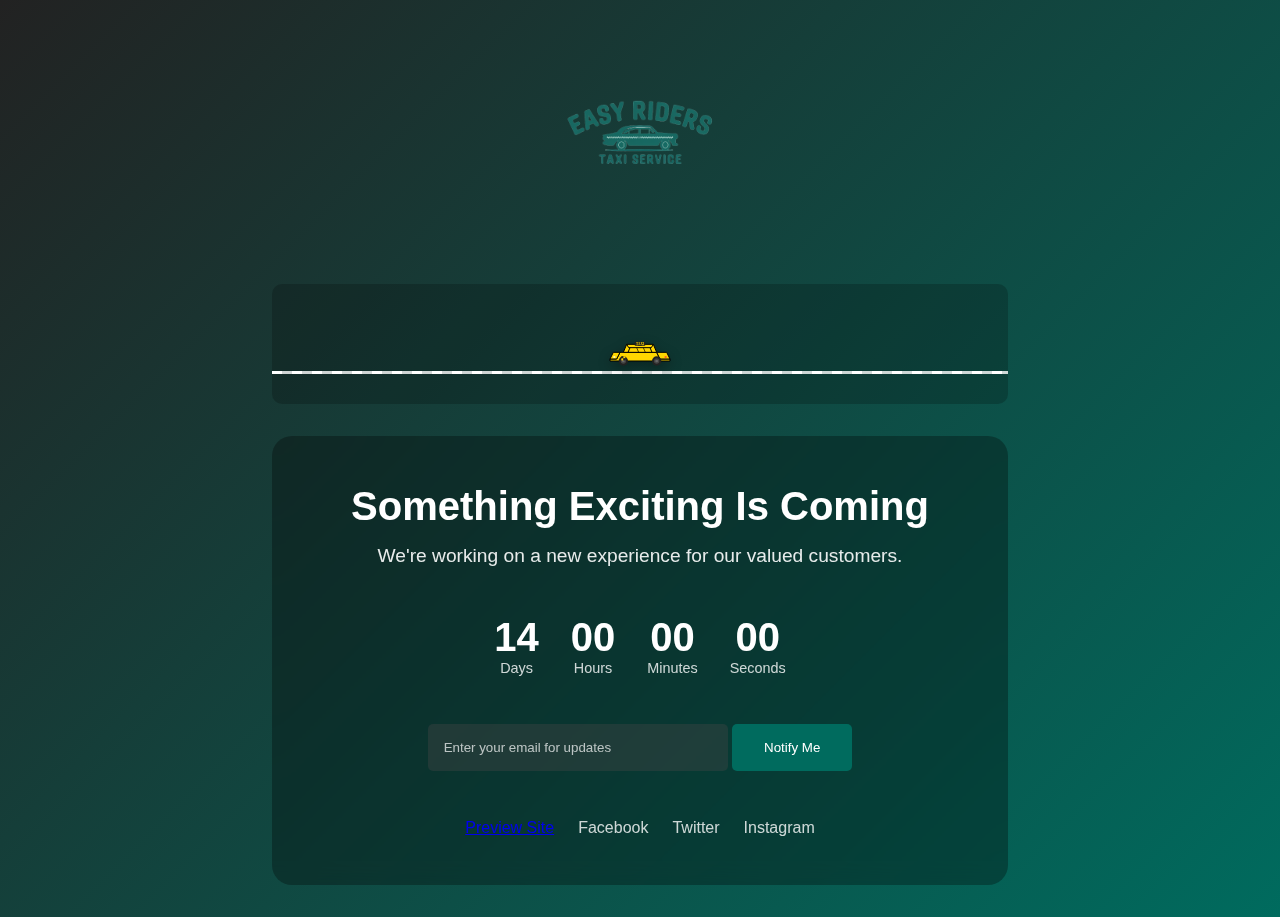
==== index.html @ 0e3acd7e "Made coming soon page the landing page, moved main site to main.html" ====
<!DOCTYPE html>
<html lang="en">
<head>
    <meta charset="UTF-8">
    <meta name="viewport" content="width=device-width, initial-scale=1.0">
    <title>Coming Soon - Easy Riders Taxi Service</title>
    <link rel="stylesheet" href="coming-soon.css">
</head>
<body>
    <div class="container">
        <div class="logo-container">
            <img src="images/logo.png" alt="Easy Riders Taxi Service" class="logo">
        </div>
        <div class="taxi-animation">
            <div class="road">
                <div class="lines"></div>
            </div>
            <img src="images/taxi.svg" alt="Taxi" class="taxi">
        </div>
        <div class="content">
            <h1>Something Exciting Is Coming</h1>
            <p class="tagline">We're working on a new experience for our valued customers.</p>
            <div class="launch-timer">
                <div class="timer-item">
                    <span id="days">00</span>
                    <span class="label">Days</span>
                </div>
                <div class="timer-item">
                    <span id="hours">00</span>
                    <span class="label">Hours</span>
                </div>
                <div class="timer-item">
                    <span id="minutes">00</span>
                    <span class="label">Minutes</span>
                </div>
                <div class="timer-item">
                    <span id="seconds">00</span>
                    <span class="label">Seconds</span>
                </div>
            </div>
            <div class="notify-container">
                <form action="https://formspree.io/f/xbldedpk" method="POST">
                    <input type="email" name="email" placeholder="Enter your email for updates" id="email-input" required>
                    <button type="submit">Notify Me</button>
                </form>
            </div>
            <div class="social-links">
                <a href="main.html" class="preview-link">Preview Site</a>
                <a href="#" class="social-link">Facebook</a>
                <a href="#" class="social-link">Twitter</a>
                <a href="#" class="social-link">Instagram</a>
            </div>
        </div>
    </div>
    <script src="coming-soon.js"></script>
    <script src="js/menu.js"></script>
    <script src="js/subscribe.js"></script>
</body>
</html>
---- coming-soon.css ----
:root {
    --primary-color: #006B5E;
    --secondary-color: #222;
    --text-color: #fff;
    --transition: all 0.3s ease;
}

* {
    margin: 0;
    padding: 0;
    box-sizing: border-box;
}

body {
    font-family: 'Arial', sans-serif;
    background: linear-gradient(135deg, var(--secondary-color) 0%, var(--primary-color) 100%);
    color: var(--text-color);
    min-height: 100vh;
    display: flex;
    align-items: center;
    justify-content: center;
}

.container {
    text-align: center;
    padding: 2rem;
    max-width: 800px;
    width: 100%;
}

.logo-container {
    margin-bottom: 3rem;
}

.logo {
    max-width: 200px;
    height: auto;
    filter: brightness(1.1);
}

.content {
    background: rgba(0, 0, 0, 0.3);
    padding: 3rem;
    border-radius: 20px;
    backdrop-filter: blur(10px);
}

h1 {
    font-size: 2.5rem;
    margin-bottom: 1rem;
}

.tagline {
    font-size: 1.2rem;
    margin-bottom: 3rem;
    opacity: 0.9;
}

.launch-timer {
    display: flex;
    justify-content: center;
    gap: 2rem;
    margin-bottom: 3rem;
}

.timer-item {
    display: flex;
    flex-direction: column;
    align-items: center;
}

.timer-item span:first-child {
    font-size: 2.5rem;
    font-weight: bold;
}

.label {
    font-size: 0.9rem;
    opacity: 0.8;
}

.notify-container {
    margin-bottom: 2rem;
}

input[type="email"] {
    padding: 1rem;
    width: 100%;
    max-width: 300px;
    border: none;
    border-radius: 5px;
    margin-bottom: 1rem;
    background: rgba(255, 255, 255, 0.1);
    color: var(--text-color);
    backdrop-filter: blur(5px);
}

input[type="email"]::placeholder {
    color: rgba(255, 255, 255, 0.7);
}

button {
    padding: 1rem 2rem;
    border: none;
    border-radius: 5px;
    background: var(--primary-color);
    color: var(--text-color);
    cursor: pointer;
    transition: var(--transition);
}

button:hover {
    background: #008573;
    transform: translateY(-2px);
}

.social-links {
    display: flex;
    justify-content: center;
    gap: 1.5rem;
}

.social-link {
    color: var(--text-color);
    text-decoration: none;
    opacity: 0.8;
    transition: var(--transition);
}

.social-link:hover {
    opacity: 1;
}

/* Taxi Animation */
.taxi-animation {
    position: relative;
    height: 120px;
    margin: 2rem 0;
    overflow: hidden;
    background: rgba(0, 0, 0, 0.2);
    border-radius: 10px;
}

.road {
    position: absolute;
    bottom: 30px;
    width: 100%;
    height: 3px;
    background: rgba(255, 255, 255, 0.8);
}

.lines {
    position: absolute;
    top: 0;
    width: 200%;
    height: 100%;
    background: linear-gradient(to right, var(--text-color) 50%, transparent 50%);
    background-size: 20px 100%;
    animation: moveLines 0.5s linear infinite;
}

.taxi {
    position: absolute;
    left: 50%;
    bottom: 33px;
    transform: translateX(-50%);
    width: 80px;
    height: auto;
    filter: drop-shadow(0 4px 6px rgba(0, 0, 0, 0.3));
    animation: bounceTaxi 0.6s ease-in-out infinite;
}

@keyframes moveLines {
    from {
        transform: translateX(0);
    }
    to {
        transform: translateX(-20px);
    }
}

@keyframes bounceTaxi {
    0%, 100% {
        transform: translateX(-50%) translateY(0);
    }
    50% {
        transform: translateX(-50%) translateY(-4px);
    }
}

/* Add hover effect to the taxi */
.taxi:hover {
    animation: shakeTaxi 0.3s ease-in-out infinite;
}

@keyframes shakeTaxi {
    0%, 100% {
        transform: translateX(-50%) rotate(0deg);
    }
    25% {
        transform: translateX(-50%) rotate(3deg);
    }
    75% {
        transform: translateX(-50%) rotate(-3deg);
    }
}

@media (max-width: 768px) {
    .launch-timer {
        gap: 1rem;
    }
    
    .timer-item span:first-child {
        font-size: 2rem;
    }
    
    h1 {
        font-size: 2rem;
    }
    
    .content {
        padding: 2rem;
    }
}
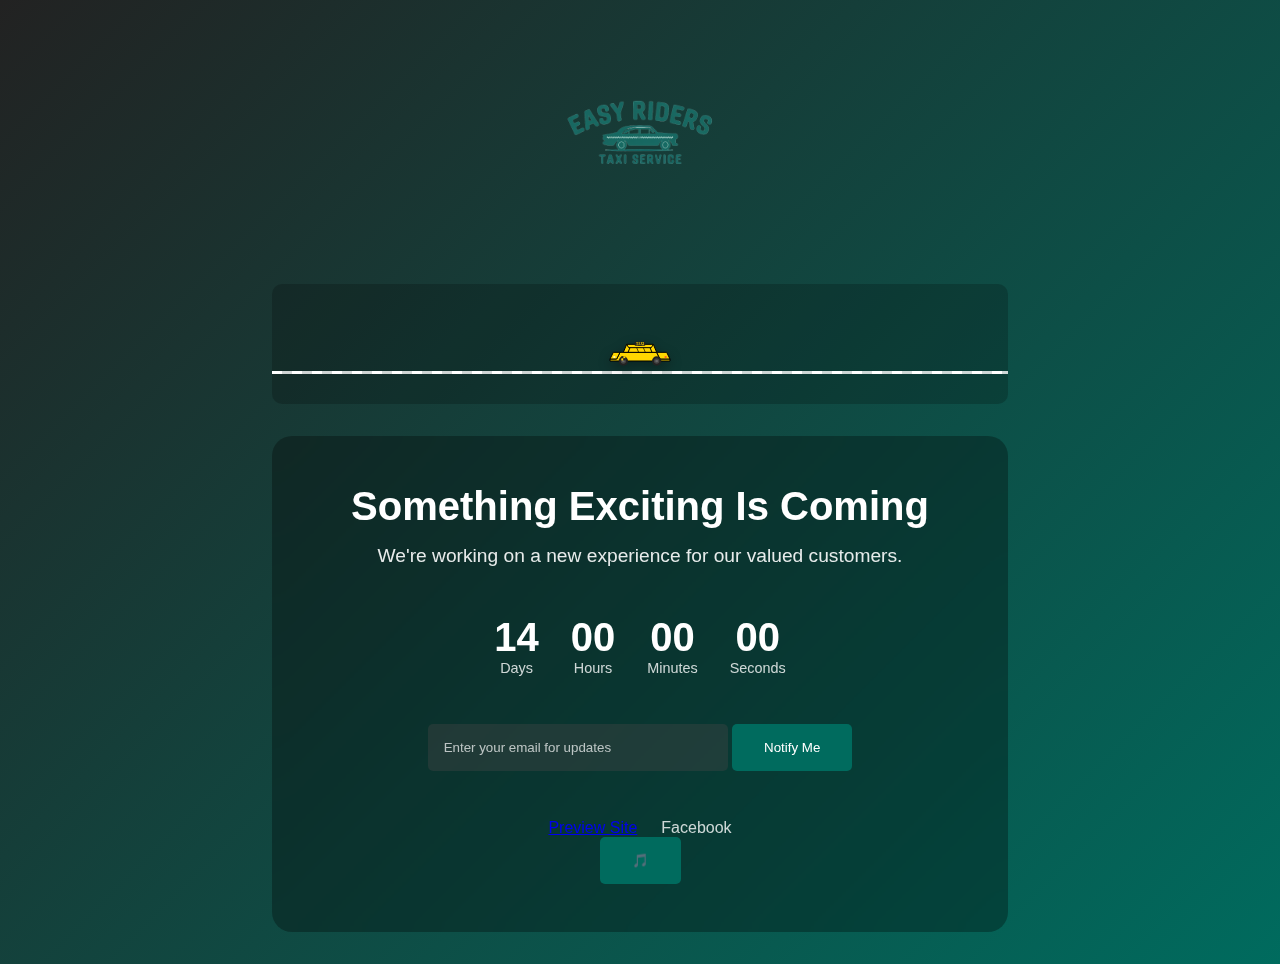
==== commit 52748850: "Fixed hamburger menu position, updated social links, added music player" ====
--- a/index.html
+++ b/index.html
@@ -47,8 +47,14 @@
             <div class="social-links">
                 <a href="main.html" class="preview-link">Preview Site</a>
                 <a href="#" class="social-link">Facebook</a>
-                <a href="#" class="social-link">Twitter</a>
-                <a href="#" class="social-link">Instagram</a>
+            </div>
+            <div class="audio-controls">
+                <button id="toggleAudio" class="audio-btn" aria-label="Toggle music">
+                    <span class="audio-icon">🎵</span>
+                </button>
+                <audio id="bgMusic" loop>
+                    <source src="audio/your-song.mp3" type="audio/mp3">
+                </audio>
             </div>
         </div>
     </div>
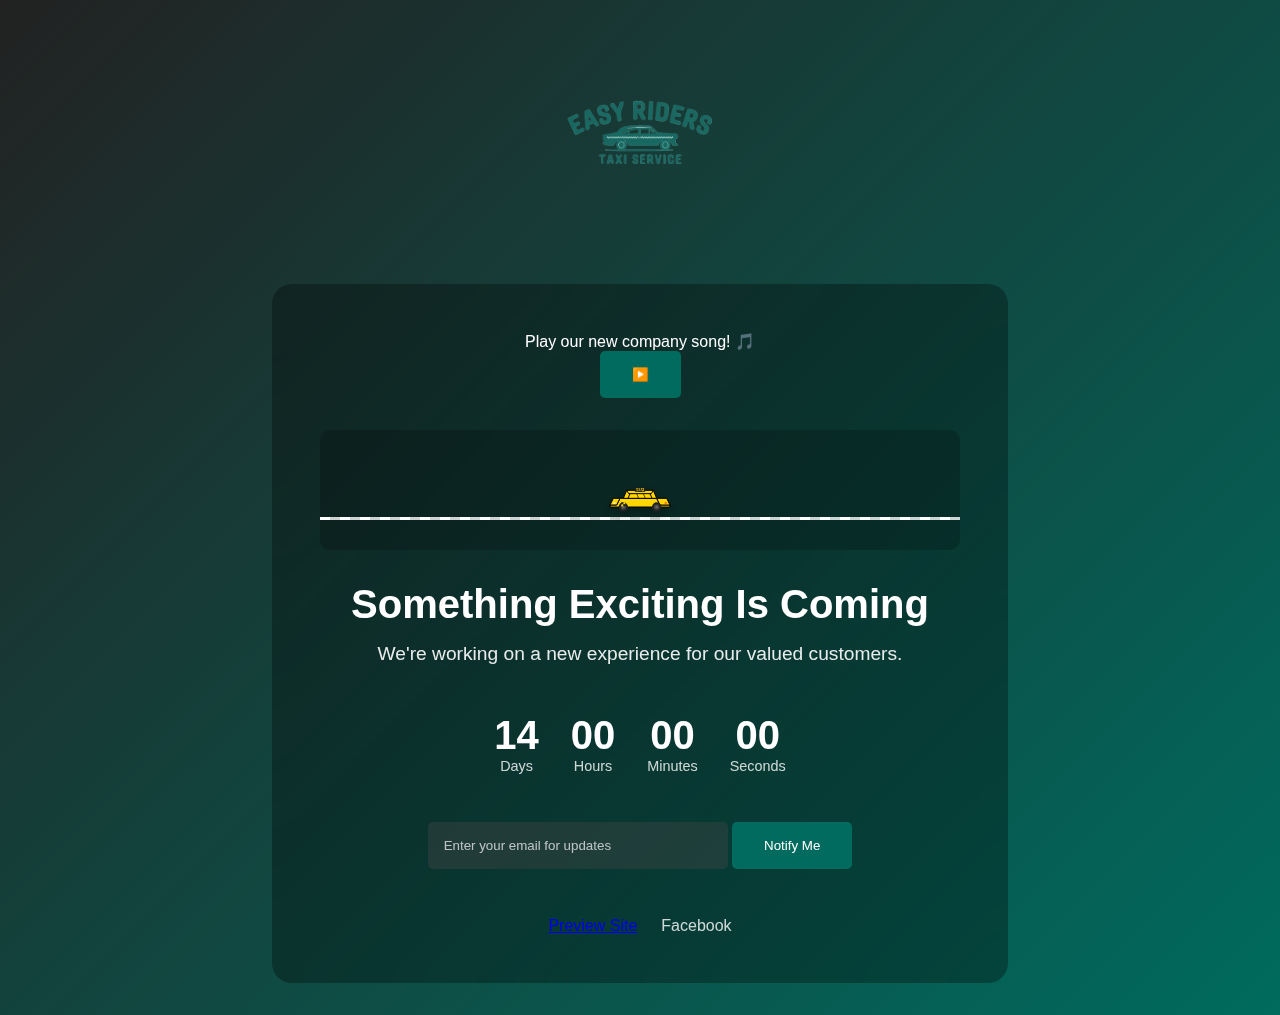
==== commit 39b4ab1e: "Repositioned music player, added marketing message, lowered volume" ====
--- a/index.html
+++ b/index.html
@@ -11,13 +11,22 @@
         <div class="logo-container">
             <img src="images/logo.png" alt="Easy Riders Taxi Service" class="logo">
         </div>
-        <div class="taxi-animation">
-            <div class="road">
-                <div class="lines"></div>
+        <div class="content">
+            <div class="audio-controls">
+                <div class="audio-message">Play our new company song! 🎵</div>
+                <button id="toggleAudio" class="audio-btn" aria-label="Toggle music">
+                    <span class="audio-icon">▶️</span>
+                </button>
+                <audio id="bgMusic" loop>
+                    <source src="audio/your-song.mp3" type="audio/mp3">
+                </audio>
             </div>
-            <img src="images/taxi.svg" alt="Taxi" class="taxi">
-        </div>
-        <div class="content">
+            <div class="taxi-animation">
+                <div class="road">
+                    <div class="lines"></div>
+                </div>
+                <img src="images/taxi.svg" alt="Taxi" class="taxi">
+            </div>
             <h1>Something Exciting Is Coming</h1>
             <p class="tagline">We're working on a new experience for our valued customers.</p>
             <div class="launch-timer">
@@ -48,14 +57,6 @@
                 <a href="main.html" class="preview-link">Preview Site</a>
                 <a href="#" class="social-link">Facebook</a>
             </div>
-            <div class="audio-controls">
-                <button id="toggleAudio" class="audio-btn" aria-label="Toggle music">
-                    <span class="audio-icon">🎵</span>
-                </button>
-                <audio id="bgMusic" loop>
-                    <source src="audio/your-song.mp3" type="audio/mp3">
-                </audio>
-            </div>
         </div>
     </div>
     <script src="coming-soon.js"></script>
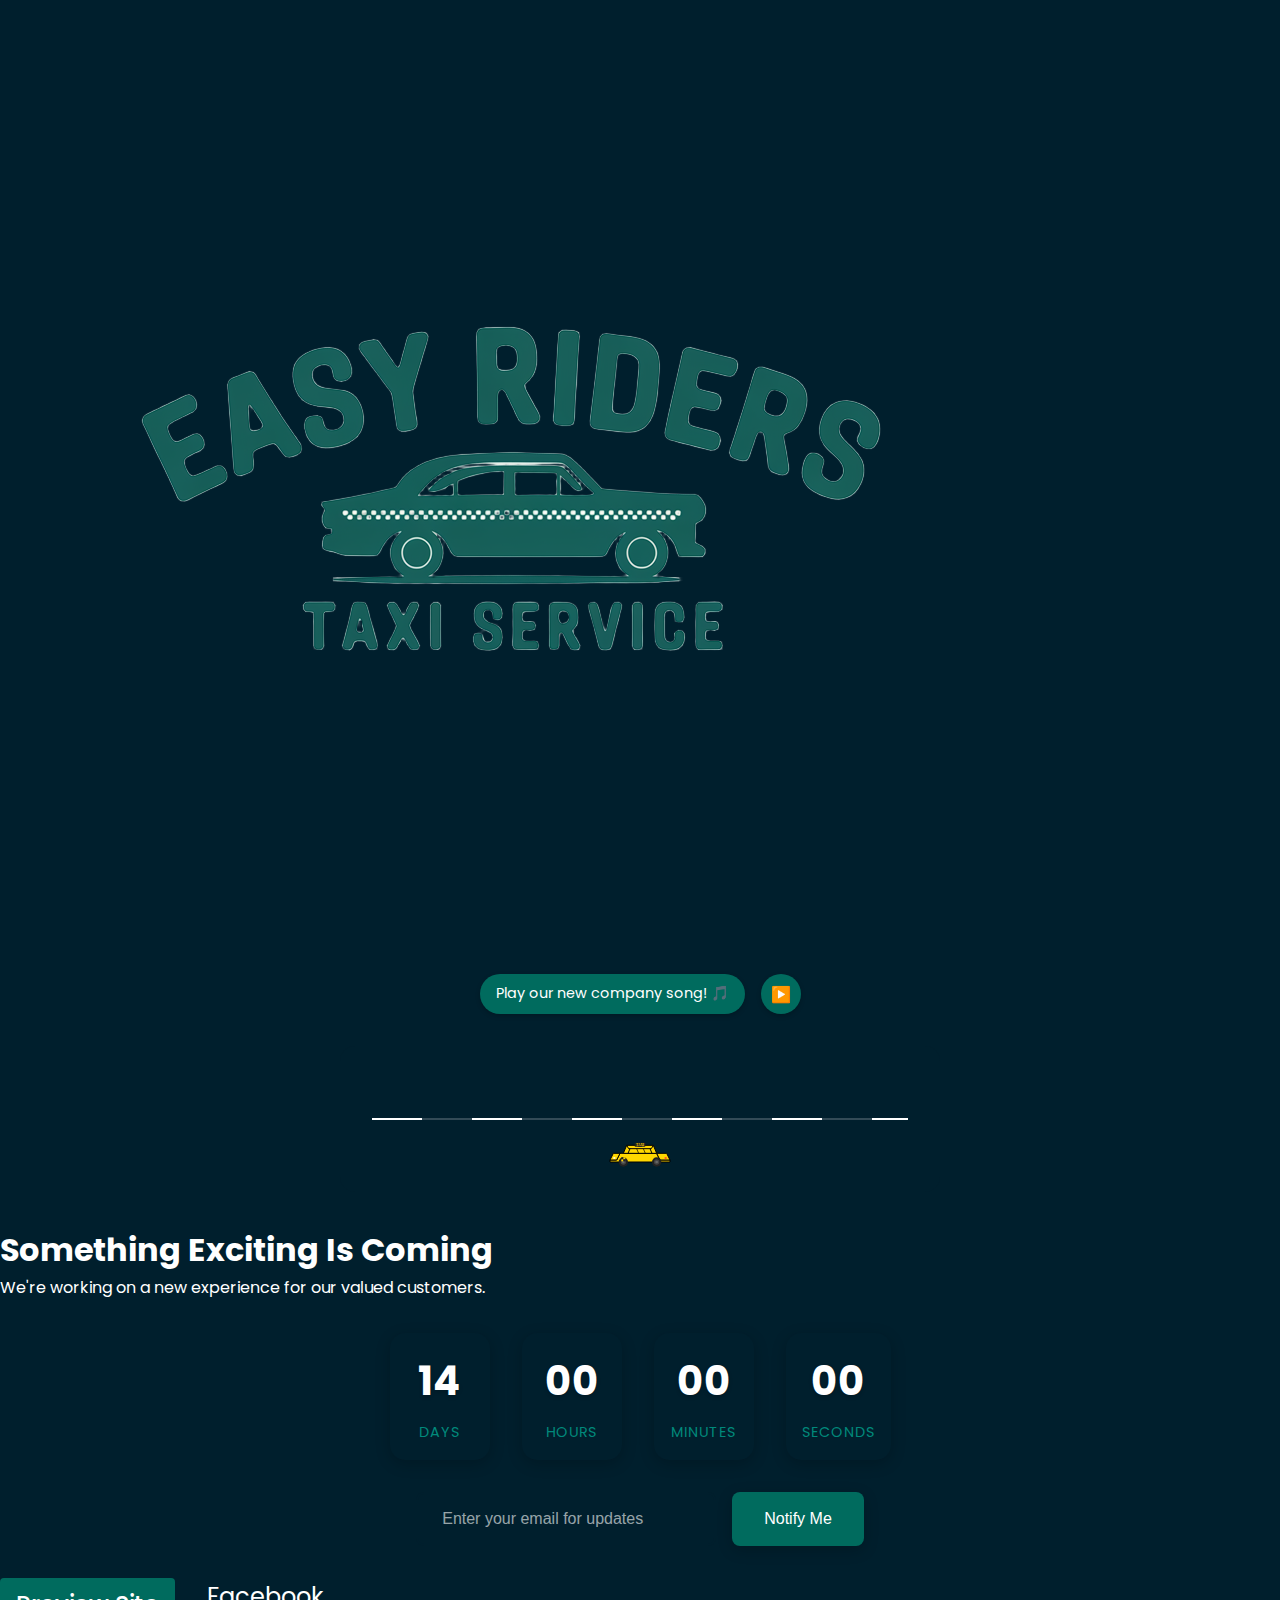
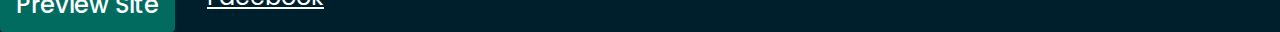
==== commit cc8d3b34: "Updated coming soon page with dark theme and modern styling" ====
--- a/index.html
+++ b/index.html
@@ -3,8 +3,11 @@
 <head>
     <meta charset="UTF-8">
     <meta name="viewport" content="width=device-width, initial-scale=1.0">
-    <title>Coming Soon - Easy Riders Taxi Service</title>
-    <link rel="stylesheet" href="coming-soon.css">
+    <title>Easy Riders Taxi Service - Coming Soon</title>
+    <link rel="preconnect" href="https://fonts.googleapis.com">
+    <link rel="preconnect" href="https://fonts.gstatic.com" crossorigin>
+    <link href="https://fonts.googleapis.com/css2?family=Poppins:wght@400;500;600;700&display=swap" rel="stylesheet">
+    <link rel="stylesheet" href="style.css">
 </head>
 <body>
     <div class="container">
@@ -31,20 +34,20 @@
             <p class="tagline">We're working on a new experience for our valued customers.</p>
             <div class="launch-timer">
                 <div class="timer-item">
-                    <span id="days">00</span>
-                    <span class="label">Days</span>
+                    <div class="timer-value" id="days">14</div>
+                    <div class="timer-label">Days</div>
                 </div>
                 <div class="timer-item">
-                    <span id="hours">00</span>
-                    <span class="label">Hours</span>
+                    <div class="timer-value" id="hours">00</div>
+                    <div class="timer-label">Hours</div>
                 </div>
                 <div class="timer-item">
-                    <span id="minutes">00</span>
-                    <span class="label">Minutes</span>
+                    <div class="timer-value" id="minutes">00</div>
+                    <div class="timer-label">Minutes</div>
                 </div>
                 <div class="timer-item">
-                    <span id="seconds">00</span>
-                    <span class="label">Seconds</span>
+                    <div class="timer-value" id="seconds">00</div>
+                    <div class="timer-label">Seconds</div>
                 </div>
             </div>
             <div class="notify-container">
--- a/style.css
+++ b/style.css
@@ -0,0 +1,721 @@
+/* Modern UI styles */
+:root {
+  --primary-color: #006B5E;
+  --primary-dark: #005347;
+  --accent-color: #00897B;
+  --text-color: #FFFFFF;
+  --bg-color: #001F2D;
+  --card-bg: rgba(255, 255, 255, 0.95);
+  --card-text: #333333;
+  --transition: all 0.3s ease;
+}
+
+* {
+  margin: 0;
+  padding: 0;
+  box-sizing: border-box;
+}
+
+body {
+  font-family: 'Poppins', sans-serif;
+  background-color: var(--bg-color);
+  color: var(--text-color);
+  line-height: 1.6;
+  min-height: 100vh;
+  display: flex;
+  flex-direction: column;
+}
+
+/* Header styles */
+.main-header {
+  background-color: rgba(0, 0, 0, 0.9);
+  position: fixed;
+  width: 100%;
+  top: 0;
+  z-index: 1000;
+  padding: 0;
+  backdrop-filter: blur(10px);
+}
+
+.nav-container {
+  max-width: 1200px;
+  margin: 0 auto;
+  display: flex;
+  justify-content: space-between;
+  align-items: center;
+  padding: 0 2rem;
+  height: 80px;
+}
+
+.logo {
+  display: flex;
+  align-items: center;
+  margin-top: -25px;
+  margin-bottom: -25px;
+  position: relative;
+  z-index: 1001;
+}
+
+.logo a {
+  color: var(--primary-color);
+  font-size: 1.5rem;
+  font-weight: bold;
+  text-decoration: none;
+  letter-spacing: 1px;
+}
+
+.logo-image {
+  height: 140px;
+  width: auto;
+  transition: var(--transition);
+  filter: brightness(1.1);
+}
+
+.logo-image:hover {
+  transform: scale(1.05);
+  filter: brightness(1.2);
+}
+
+.nav-menu {
+  display: flex;
+  align-items: center;
+}
+
+.nav-links {
+  display: flex;
+  gap: 2rem;
+  list-style: none;
+  margin: 0;
+  padding: 0;
+}
+
+.nav-links a {
+  color: var(--text-color);
+  text-decoration: none;
+  font-weight: 500;
+  padding: 0.5rem 1rem;
+  transition: var(--transition);
+  border-radius: 4px;
+}
+
+.nav-links a:hover,
+.nav-links a.active {
+  background-color: rgba(0, 107, 94, 0.1);
+}
+
+/* Mobile Menu Button */
+.mobile-menu-btn {
+  display: none;
+  background: none;
+  border: none;
+  cursor: pointer;
+  padding: 10px;
+  width: 40px;
+  height: 40px;
+  position: absolute;
+  top: 1rem;
+  right: 1rem;
+  z-index: 1002;
+}
+
+.mobile-menu-btn span {
+  display: block;
+  width: 24px;
+  height: 2px;
+  background-color: var(--text-color);
+  margin: 5px 0;
+  transition: 0.4s;
+  border-radius: 2px;
+}
+
+/* Hero section */
+.hero {
+  height: 100vh;
+  position: relative;
+  background: 
+    radial-gradient(circle at top right, rgba(0, 107, 94, 0.2), transparent 50%),
+    radial-gradient(circle at bottom left, rgba(0, 107, 94, 0.15), transparent 50%),
+    linear-gradient(45deg, var(--bg-color) 0%, var(--accent-color) 100%);
+  display: flex;
+  align-items: center;
+  text-align: center;
+  padding: 0 2rem;
+  margin-bottom: 4rem;
+}
+
+.hero-overlay {
+  display: none;
+}
+
+.hero-content {
+  position: relative;
+  z-index: 2;
+  max-width: 800px;
+  margin: 0 auto;
+  background: rgba(0, 0, 0, 0.4);
+  padding: 3rem;
+  border-radius: 20px;
+  border: 1px solid rgba(0, 107, 94, 0.3);
+  box-shadow: 0 8px 32px 0 rgba(0, 107, 94, 0.1);
+  backdrop-filter: blur(10px);
+}
+
+.hero h1 {
+  font-size: 4rem;
+  margin-bottom: 1rem;
+  color: var(--primary-color);
+  text-shadow: 2px 2px 4px rgba(0,0,0,0.5);
+}
+
+.hero-subtitle {
+  font-size: 1.5rem;
+  margin-bottom: 2rem;
+  color: var(--text-color);
+}
+
+.cta-buttons {
+  display: flex;
+  gap: 1rem;
+  justify-content: center;
+}
+
+.primary-btn,
+.secondary-btn {
+  padding: 1rem 2rem;
+  font-size: 1.1rem;
+  border: none;
+  border-radius: 50px;
+  cursor: pointer;
+  display: flex;
+  align-items: center;
+  gap: 0.5rem;
+  transition: var(--transition);
+}
+
+.primary-btn {
+  background-color: var(--primary-color);
+  color: var(--text-color);
+}
+
+.secondary-btn {
+  background-color: transparent;
+  color: var(--text-color);
+  border: 2px solid var(--primary-color);
+}
+
+.primary-btn:hover {
+  background-color: var(--primary-dark);
+  transform: translateY(-2px);
+  box-shadow: 0 4px 15px rgba(0, 107, 94, 0.3);
+}
+
+.secondary-btn:hover {
+  background-color: var(--primary-color);
+  color: var(--text-color);
+}
+
+/* Features section */
+.section-title {
+  text-align: center;
+  font-size: 2.5rem;
+  margin-bottom: 3rem;
+  color: var(--primary-color);
+}
+
+.features-grid {
+  display: grid;
+  grid-template-columns: repeat(auto-fit, minmax(250px, 1fr));
+  gap: 2rem;
+  padding: 2rem;
+  max-width: 1200px;
+  margin: 0 auto;
+}
+
+.feature-card {
+  background-color: var(--accent-color);
+  padding: 2rem;
+  border-radius: 10px;
+  text-align: center;
+  transition: var(--transition);
+  border: 1px solid rgba(0, 107, 94, 0.1);
+}
+
+.feature-card:hover {
+  transform: translateY(-10px);
+  box-shadow: 0 4px 15px rgba(0, 107, 94, 0.2);
+  border-color: var(--primary-color);
+}
+
+.feature-icon {
+  font-size: 2.5rem;
+  color: var(--primary-color);
+  margin-bottom: 1rem;
+}
+
+.feature-card h3 {
+  margin-bottom: 1rem;
+  color: var(--primary-color);
+}
+
+/* How it works section */
+.how-it-works {
+  padding: 4rem 2rem;
+  background-color: var(--accent-color);
+  margin: 4rem 0;
+}
+
+.steps-container {
+  display: flex;
+  justify-content: space-around;
+  flex-wrap: wrap;
+  gap: 2rem;
+  max-width: 1200px;
+  margin: 0 auto;
+}
+
+.step {
+  flex: 1;
+  min-width: 250px;
+  text-align: center;
+  position: relative;
+  padding: 2rem;
+}
+
+.step-number {
+  background-color: var(--primary-color);
+  color: var(--text-color);
+  width: 40px;
+  height: 40px;
+  border-radius: 50%;
+  display: flex;
+  align-items: center;
+  justify-content: center;
+  margin: 0 auto 1rem;
+  font-weight: bold;
+}
+
+.step-icon {
+  font-size: 2.5rem;
+  color: var(--primary-color);
+  margin: 1rem 0;
+}
+
+/* Footer styles */
+.modern-footer {
+  background-color: var(--bg-color);
+  padding: 4rem 2rem 1rem;
+}
+
+.footer-content {
+  max-width: 1200px;
+  margin: 0 auto;
+  display: grid;
+  grid-template-columns: repeat(auto-fit, minmax(250px, 1fr));
+  gap: 2rem;
+  margin-bottom: 2rem;
+}
+
+.footer-section h3 {
+  color: var(--primary-color);
+  margin-bottom: 1rem;
+}
+
+.footer-section ul {
+  list-style: none;
+}
+
+.footer-section ul li {
+  margin-bottom: 0.5rem;
+}
+
+.footer-section a {
+  color: var(--text-color);
+  text-decoration: none;
+  transition: var(--transition);
+}
+
+.footer-section a:hover {
+  color: var(--primary-color);
+}
+
+.social-links {
+  display: flex;
+  gap: 1rem;
+}
+
+.social-links a {
+  color: var(--text-color);
+  font-size: 1.5rem;
+  transition: var(--transition);
+}
+
+.social-links a:hover {
+  color: var(--primary-color);
+  transform: translateY(-3px);
+}
+
+.footer-bottom {
+  text-align: center;
+  padding-top: 2rem;
+  border-top: 1px solid var(--accent-color);
+}
+
+.preview-link {
+  background-color: var(--primary-color);
+  color: var(--text-color);
+  padding: 0.5rem 1rem;
+  border-radius: 4px;
+  text-decoration: none;
+  font-weight: 500;
+  transition: var(--transition);
+  margin-right: 1rem;
+}
+
+.preview-link:hover {
+  background-color: var(--primary-dark);
+  transform: translateY(-2px);
+}
+
+/* Audio controls */
+.audio-controls {
+  display: flex;
+  align-items: center;
+  gap: 1rem;
+  margin-bottom: 2rem;
+  justify-content: center;
+}
+
+.audio-message {
+  background: var(--primary-color);
+  color: var(--text-color);
+  padding: 0.5rem 1rem;
+  border-radius: 20px;
+  font-size: 0.9rem;
+  animation: bounce 2s infinite;
+  box-shadow: 0 2px 5px rgba(0,0,0,0.2);
+}
+
+.audio-btn {
+  background: var(--primary-color);
+  border: none;
+  border-radius: 50%;
+  width: 2.5rem;
+  height: 2.5rem;
+  cursor: pointer;
+  display: flex;
+  align-items: center;
+  justify-content: center;
+  box-shadow: 0 2px 5px rgba(0,0,0,0.2);
+  transition: all 0.3s ease;
+}
+
+.audio-btn:hover {
+  transform: scale(1.1);
+  background: var(--primary-dark);
+}
+
+.audio-btn.playing .audio-icon {
+  content: "⏸️";
+}
+
+.audio-icon {
+  font-size: 1rem;
+}
+
+@keyframes bounce {
+  0%, 100% {
+    transform: translateY(0);
+  }
+  50% {
+    transform: translateY(-5px);
+  }
+}
+
+/* Timer styles */
+.launch-timer {
+  display: flex;
+  justify-content: center;
+  gap: 2rem;
+  margin: 2rem 0;
+}
+
+.timer-item {
+  text-align: center;
+  background: var(--bg-color);
+  padding: 1rem;
+  border-radius: 15px;
+  min-width: 100px;
+  box-shadow: 0 4px 15px rgba(0, 0, 0, 0.2);
+}
+
+.timer-value {
+  font-size: 2.5rem;
+  font-weight: bold;
+  color: var(--text-color);
+  text-shadow: 0 2px 4px rgba(0, 0, 0, 0.2);
+  margin-bottom: 0.5rem;
+}
+
+.timer-label {
+  color: var(--accent-color);
+  font-size: 0.9rem;
+  text-transform: uppercase;
+  letter-spacing: 1px;
+}
+
+/* Form styles */
+.notify-container {
+  margin: 2rem 0;
+}
+
+.notify-container form {
+  display: flex;
+  gap: 1rem;
+  justify-content: center;
+  flex-wrap: wrap;
+}
+
+.notify-container input {
+  padding: 1rem 1.5rem;
+  border: 2px solid var(--bg-color);
+  border-radius: 8px;
+  font-size: 1rem;
+  outline: none;
+  transition: var(--transition);
+  min-width: 300px;
+  background: var(--bg-color);
+  color: var(--text-color);
+}
+
+.notify-container input::placeholder {
+  color: rgba(255, 255, 255, 0.6);
+}
+
+.notify-container input:focus {
+  border-color: var(--accent-color);
+  box-shadow: 0 0 0 2px rgba(0, 137, 123, 0.2);
+}
+
+.notify-container button {
+  background-color: var(--primary-color);
+  color: var(--text-color);
+  border: none;
+  padding: 1rem 2rem;
+  border-radius: 8px;
+  cursor: pointer;
+  font-size: 1rem;
+  font-weight: 500;
+  transition: var(--transition);
+  box-shadow: 0 4px 15px rgba(0, 0, 0, 0.2);
+}
+
+.notify-container button:hover {
+  background-color: var(--primary-dark);
+  transform: translateY(-2px);
+}
+
+/* Taxi animation */
+.taxi-animation {
+  background: var(--bg-color);
+  border-radius: 15px;
+  padding: 2rem;
+  margin: 2rem auto;
+  position: relative;
+  overflow: hidden;
+  max-width: 600px;
+}
+
+.road {
+  position: relative;
+  height: 2px;
+  background: rgba(255, 255, 255, 0.2);
+  margin: 40px 0;
+}
+
+.lines {
+  position: absolute;
+  top: 0;
+  left: 0;
+  right: 0;
+  height: 100%;
+  background: repeating-linear-gradient(
+      90deg,
+      var(--text-color) 0px,
+      var(--text-color) 50px,
+      transparent 50px,
+      transparent 100px
+  );
+  animation: moveLines 2s linear infinite;
+}
+
+.taxi {
+  width: 80px;
+  position: absolute;
+  left: 50%;
+  transform: translateX(-50%);
+  bottom: 20px;
+  animation: bounce 1s ease-in-out infinite;
+}
+
+@keyframes moveLines {
+  from {
+    transform: translateX(0);
+  }
+  to {
+    transform: translateX(-100px);
+  }
+}
+
+@keyframes bounce {
+  0%, 100% {
+    transform: translateX(-50%) translateY(0);
+  }
+  50% {
+    transform: translateX(-50%) translateY(-10px);
+  }
+}
+
+/* Responsive styles */
+@media (max-width: 768px) {
+  .hero h1 {
+    font-size: 3rem;
+  }
+  
+  .hero-subtitle {
+    font-size: 1.2rem;
+  }
+  
+  .cta-buttons {
+    flex-direction: column;
+  }
+  
+  .nav-container {
+    flex-direction: column;
+    gap: 1rem;
+  }
+  
+  .mobile-menu-btn {
+    display: block;
+  }
+
+  .nav-menu {
+    position: fixed;
+    top: 0;
+    right: -100%;
+    width: 75%;
+    height: 100vh;
+    background: rgba(0, 0, 0, 0.95);
+    backdrop-filter: blur(10px);
+    padding: 80px 2rem 2rem;
+    transition: 0.3s ease-in-out;
+    z-index: 1001;
+  }
+
+  .nav-menu.active {
+    right: 0;
+  }
+
+  .nav-links {
+    flex-direction: column;
+    gap: 0;
+    width: 100%;
+  }
+
+  .nav-links li {
+    width: 100%;
+    opacity: 0;
+    transform: translateX(50px);
+    transition: 0.3s ease-in-out;
+  }
+
+  .nav-menu.active .nav-links li {
+    opacity: 1;
+    transform: translateX(0);
+  }
+
+  .nav-links li:nth-child(1) { transition-delay: 0.1s; }
+  .nav-links li:nth-child(2) { transition-delay: 0.2s; }
+  .nav-links li:nth-child(3) { transition-delay: 0.3s; }
+
+  .nav-links a {
+    display: block;
+    padding: 1rem;
+    font-size: 1.1rem;
+    text-align: left;
+    border-bottom: 1px solid rgba(255, 255, 255, 0.1);
+  }
+
+  /* Hamburger Animation */
+  .mobile-menu-btn.active span:nth-child(1) {
+    transform: rotate(45deg) translate(5px, 5px);
+  }
+
+  .mobile-menu-btn.active span:nth-child(2) {
+    opacity: 0;
+  }
+
+  .mobile-menu-btn.active span:nth-child(3) {
+    transform: rotate(-45deg) translate(7px, -7px);
+  }
+
+  /* Add overlay when menu is open */
+  .nav-menu::before {
+    content: '';
+    position: fixed;
+    top: 0;
+    left: 0;
+    width: 100%;
+    height: 100%;
+    background: rgba(0, 0, 0, 0.5);
+    backdrop-filter: blur(3px);
+    opacity: 0;
+    visibility: hidden;
+    transition: 0.3s;
+    z-index: -1;
+  }
+
+  .nav-menu.active::before {
+    opacity: 1;
+    visibility: visible;
+  }
+
+  .audio-controls {
+    flex-direction: column;
+    gap: 0.5rem;
+    margin-bottom: 1.5rem;
+  }
+  
+  .audio-message {
+    font-size: 0.8rem;
+    padding: 0.4rem 0.8rem;
+  }
+
+  .launch-timer {
+    gap: 1rem;
+  }
+
+  .timer-item {
+    min-width: 70px;
+    padding: 0.8rem;
+  }
+
+  .timer-value {
+    font-size: 1.8rem;
+  }
+
+  .timer-label {
+    font-size: 0.8rem;
+  }
+
+  .notify-container form {
+    padding: 0 1rem;
+  }
+
+  .notify-container input {
+    min-width: 100%;
+  }
+
+  .notify-container button {
+    width: 100%;
+  }
+}
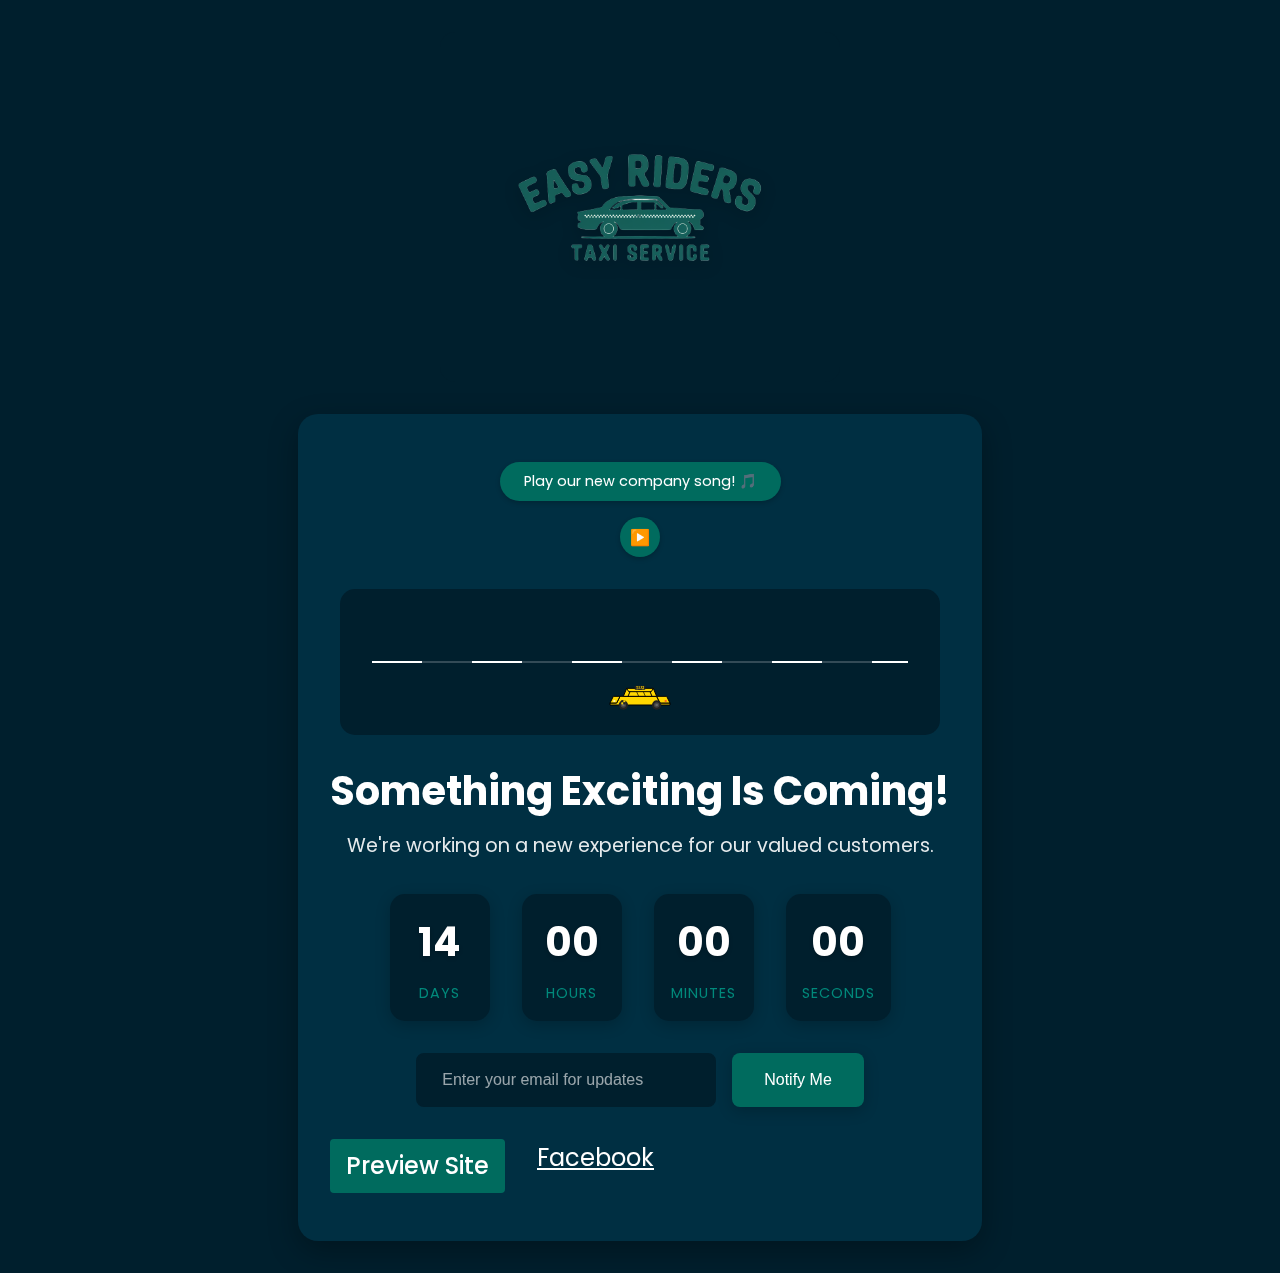
==== commit 426dbec9: "Updated color scheme and mobile layout improvements" ====
--- a/index.html
+++ b/index.html
@@ -30,7 +30,7 @@
                 </div>
                 <img src="images/taxi.svg" alt="Taxi" class="taxi">
             </div>
-            <h1>Something Exciting Is Coming</h1>
+            <h1>Something Exciting Is Coming!</h1>
             <p class="tagline">We're working on a new experience for our valued customers.</p>
             <div class="launch-timer">
                 <div class="timer-item">
--- a/style.css
+++ b/style.css
@@ -5,8 +5,8 @@
   --accent-color: #00897B;
   --text-color: #FFFFFF;
   --bg-color: #001F2D;
-  --card-bg: rgba(255, 255, 255, 0.95);
-  --card-text: #333333;
+  --card-bg: #002F42;
+  --card-text: #FFFFFF;
   --transition: all 0.3s ease;
 }
 
@@ -379,16 +379,17 @@
 /* Audio controls */
 .audio-controls {
   display: flex;
+  flex-direction: column;
   align-items: center;
   gap: 1rem;
   margin-bottom: 2rem;
-  justify-content: center;
+  width: 100%;
 }
 
 .audio-message {
   background: var(--primary-color);
   color: var(--text-color);
-  padding: 0.5rem 1rem;
+  padding: 0.5rem 1.5rem;
   border-radius: 20px;
   font-size: 0.9rem;
   animation: bounce 2s infinite;
@@ -707,15 +708,177 @@
     font-size: 0.8rem;
   }
 
+  .notify-container {
+    padding: 0 1rem;
+  }
+
   .notify-container form {
-    padding: 0 1rem;
-  }
-
-  .notify-container input {
-    min-width: 100%;
-  }
-
+    flex-direction: column;
+    gap: 1rem;
+  }
+
+  .notify-container input,
   .notify-container button {
     width: 100%;
   }
-}
+
+  .social-links {
+    flex-direction: column;
+    gap: 1rem;
+  }
+
+  .social-link,
+  .preview-link {
+    margin: 0.5rem 0;
+  }
+}
+
+.container {
+  max-width: 1200px;
+  margin: 0 auto;
+  padding: 2rem;
+  text-align: center;
+  min-height: 100vh;
+  display: flex;
+  flex-direction: column;
+  align-items: center;
+  justify-content: center;
+  background: linear-gradient(
+      135deg,
+      var(--bg-color) 0%,
+      rgba(0, 31, 45, 0.95) 100%
+  );
+}
+
+.content {
+  background: var(--card-bg);
+  padding: 3rem 2rem;
+  border-radius: 20px;
+  box-shadow: 0 10px 30px rgba(0, 0, 0, 0.3);
+  color: var(--card-text);
+  position: relative;
+  overflow: hidden;
+  backdrop-filter: blur(10px);
+  width: 100%;
+  max-width: 800px;
+  margin: 0 auto;
+}
+
+.logo-container {
+  margin-bottom: 2rem;
+  padding: 2rem;
+  border-radius: 15px;
+  background: var(--bg-color);
+  width: 100%;
+  max-width: 400px;
+  margin-left: auto;
+  margin-right: auto;
+}
+
+.logo {
+  max-width: 100%;
+  height: auto;
+  filter: drop-shadow(0 4px 8px rgba(0, 0, 0, 0.2));
+}
+
+h1 {
+  font-size: 2.5rem;
+  margin-bottom: 1rem;
+  line-height: 1.2;
+}
+
+.tagline {
+  font-size: 1.2rem;
+  margin-bottom: 2rem;
+  opacity: 0.9;
+}
+
+@media (max-width: 768px) {
+  .container {
+    padding: 1rem;
+  }
+
+  .content {
+    padding: 2rem 1rem;
+  }
+
+  .logo-container {
+    max-width: 280px;
+    padding: 1.5rem;
+  }
+
+  h1 {
+    font-size: 2rem;
+  }
+
+  .tagline {
+    font-size: 1rem;
+    padding: 0 1rem;
+  }
+
+  .launch-timer {
+    gap: 0.8rem;
+    flex-wrap: wrap;
+    justify-content: center;
+  }
+
+  .timer-item {
+    min-width: calc(50% - 1rem);
+    padding: 0.8rem;
+  }
+
+  .notify-container {
+    padding: 0 1rem;
+  }
+
+  .notify-container form {
+    flex-direction: column;
+    gap: 1rem;
+  }
+
+  .notify-container input,
+  .notify-container button {
+    width: 100%;
+  }
+
+  .social-links {
+    flex-direction: column;
+    gap: 1rem;
+  }
+
+  .social-link,
+  .preview-link {
+    margin: 0.5rem 0;
+  }
+}
+
+@media (max-width: 768px) {
+  .container {
+    padding: 1rem;
+  }
+
+  .content {
+    padding: 2rem 1rem;
+  }
+
+  .logo-container {
+    max-width: 280px;
+    padding: 1.5rem;
+  }
+
+  .audio-controls {
+    flex-direction: column;
+    align-items: center;
+    padding: 0;
+    margin: 1rem 0 2rem 0;
+  }
+
+  .audio-message {
+    text-align: center;
+    width: auto;
+  }
+
+  .audio-btn {
+    margin: 0;
+  }
+}
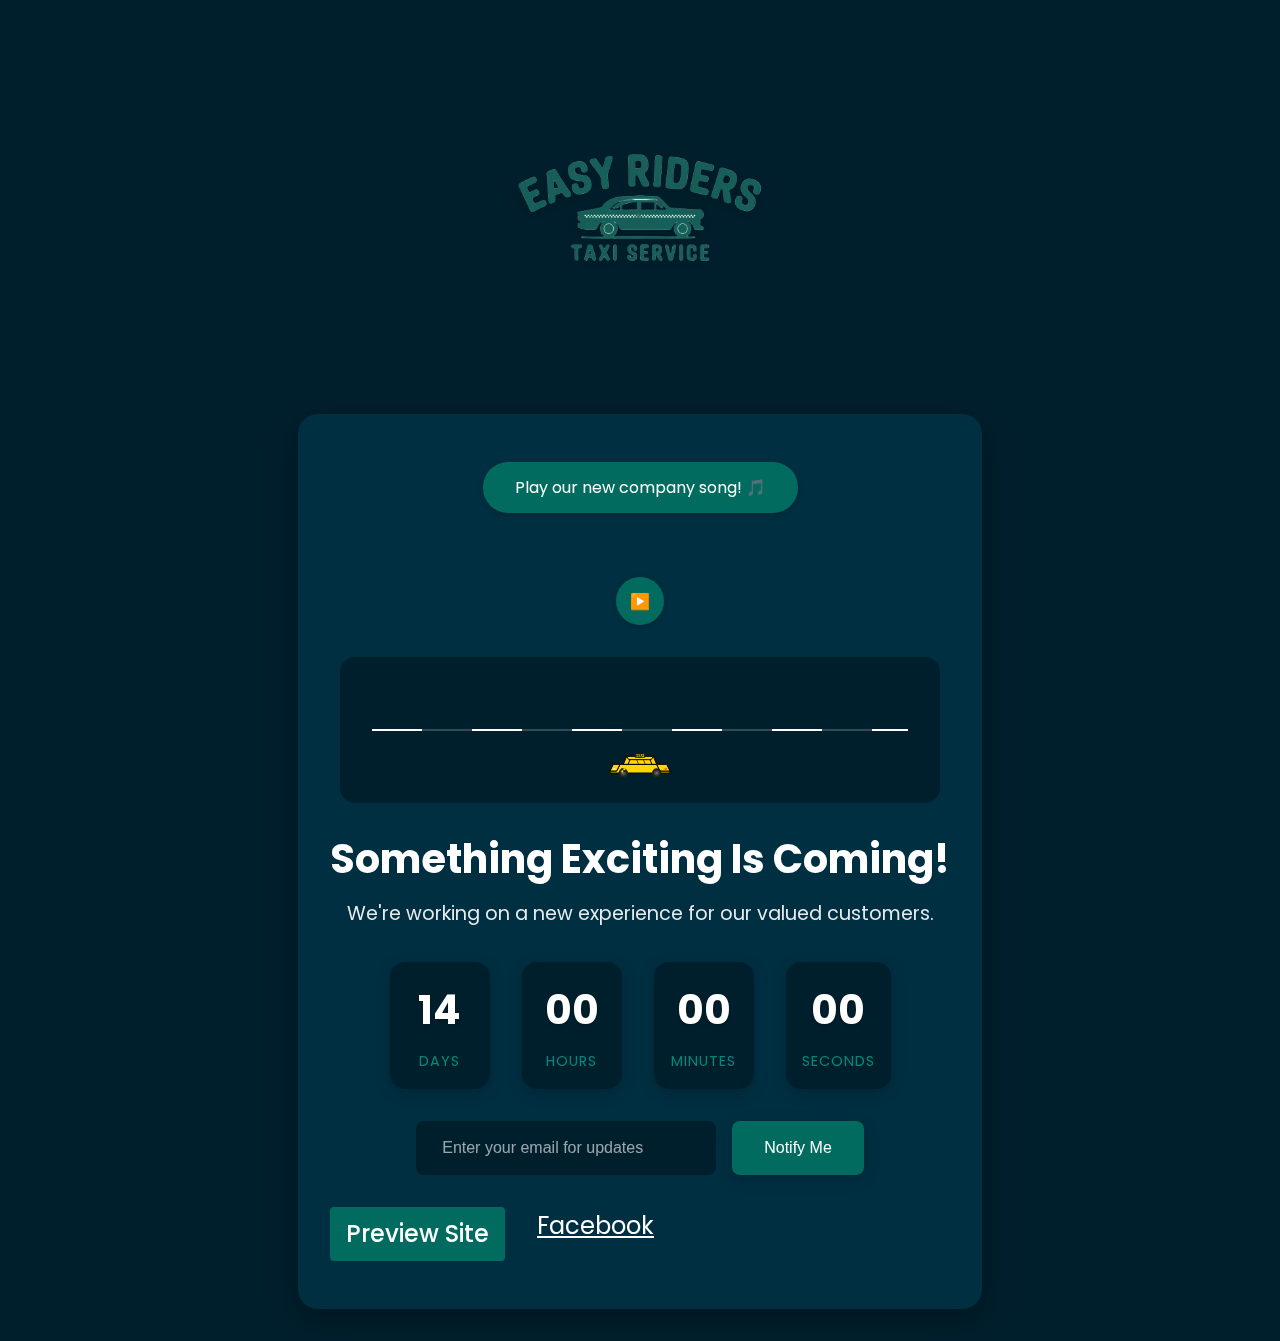
==== commit 3e50d6b7: "Fixed banner and button layout for better mobile display" ====
--- a/index.html
+++ b/index.html
@@ -17,9 +17,11 @@
         <div class="content">
             <div class="audio-controls">
                 <div class="audio-message">Play our new company song! 🎵</div>
-                <button id="toggleAudio" class="audio-btn" aria-label="Toggle music">
-                    <span class="audio-icon">▶️</span>
-                </button>
+                <div class="audio-btn-container">
+                    <button id="toggleAudio" class="audio-btn" aria-label="Toggle music">
+                        <span class="audio-icon">▶️</span>
+                    </button>
+                </div>
                 <audio id="bgMusic" loop>
                     <source src="audio/your-song.mp3" type="audio/mp3">
                 </audio>
--- a/style.css
+++ b/style.css
@@ -381,33 +381,43 @@
   display: flex;
   flex-direction: column;
   align-items: center;
-  gap: 1rem;
-  margin-bottom: 2rem;
+  justify-content: flex-start;
+  gap: 2rem;
+  margin: 0 auto 2rem auto;
   width: 100%;
+  text-align: center;
+  position: relative;
+  min-height: 8rem;
 }
 
 .audio-message {
   background: var(--primary-color);
   color: var(--text-color);
-  padding: 0.5rem 1.5rem;
-  border-radius: 20px;
-  font-size: 0.9rem;
+  padding: 0.8rem 2rem;
+  border-radius: 25px;
+  font-size: 1rem;
   animation: bounce 2s infinite;
   box-shadow: 0 2px 5px rgba(0,0,0,0.2);
+  margin-bottom: 1rem;
+  display: inline-block;
+}
+
+.audio-btn-container {
+  margin-top: 1rem;
 }
 
 .audio-btn {
   background: var(--primary-color);
   border: none;
   border-radius: 50%;
-  width: 2.5rem;
-  height: 2.5rem;
+  width: 3rem;
+  height: 3rem;
   cursor: pointer;
   display: flex;
   align-items: center;
   justify-content: center;
   box-shadow: 0 2px 5px rgba(0,0,0,0.2);
-  transition: all 0.3s ease;
+  transition: var(--transition);
 }
 
 .audio-btn:hover {
@@ -428,7 +438,35 @@
     transform: translateY(0);
   }
   50% {
-    transform: translateY(-5px);
+    transform: translateY(-10px);
+  }
+}
+
+/* Mobile responsive adjustments */
+@media (max-width: 768px) {
+  .audio-controls {
+    gap: 1.5rem;
+    margin: 1rem auto 2rem auto;
+    min-height: 7rem;
+  }
+
+  .audio-message {
+    font-size: 0.9rem;
+    padding: 0.7rem 1.5rem;
+    width: auto;
+    white-space: normal;
+    text-align: center;
+    max-width: 90%;
+    margin-bottom: 0.5rem;
+  }
+
+  .audio-btn {
+    width: 2.5rem;
+    height: 2.5rem;
+  }
+
+  .audio-btn-container {
+    margin-top: 0.5rem;
   }
 }
 
@@ -757,7 +795,7 @@
   box-shadow: 0 10px 30px rgba(0, 0, 0, 0.3);
   color: var(--card-text);
   position: relative;
-  overflow: hidden;
+  overflow: visible;
   backdrop-filter: blur(10px);
   width: 100%;
   max-width: 800px;
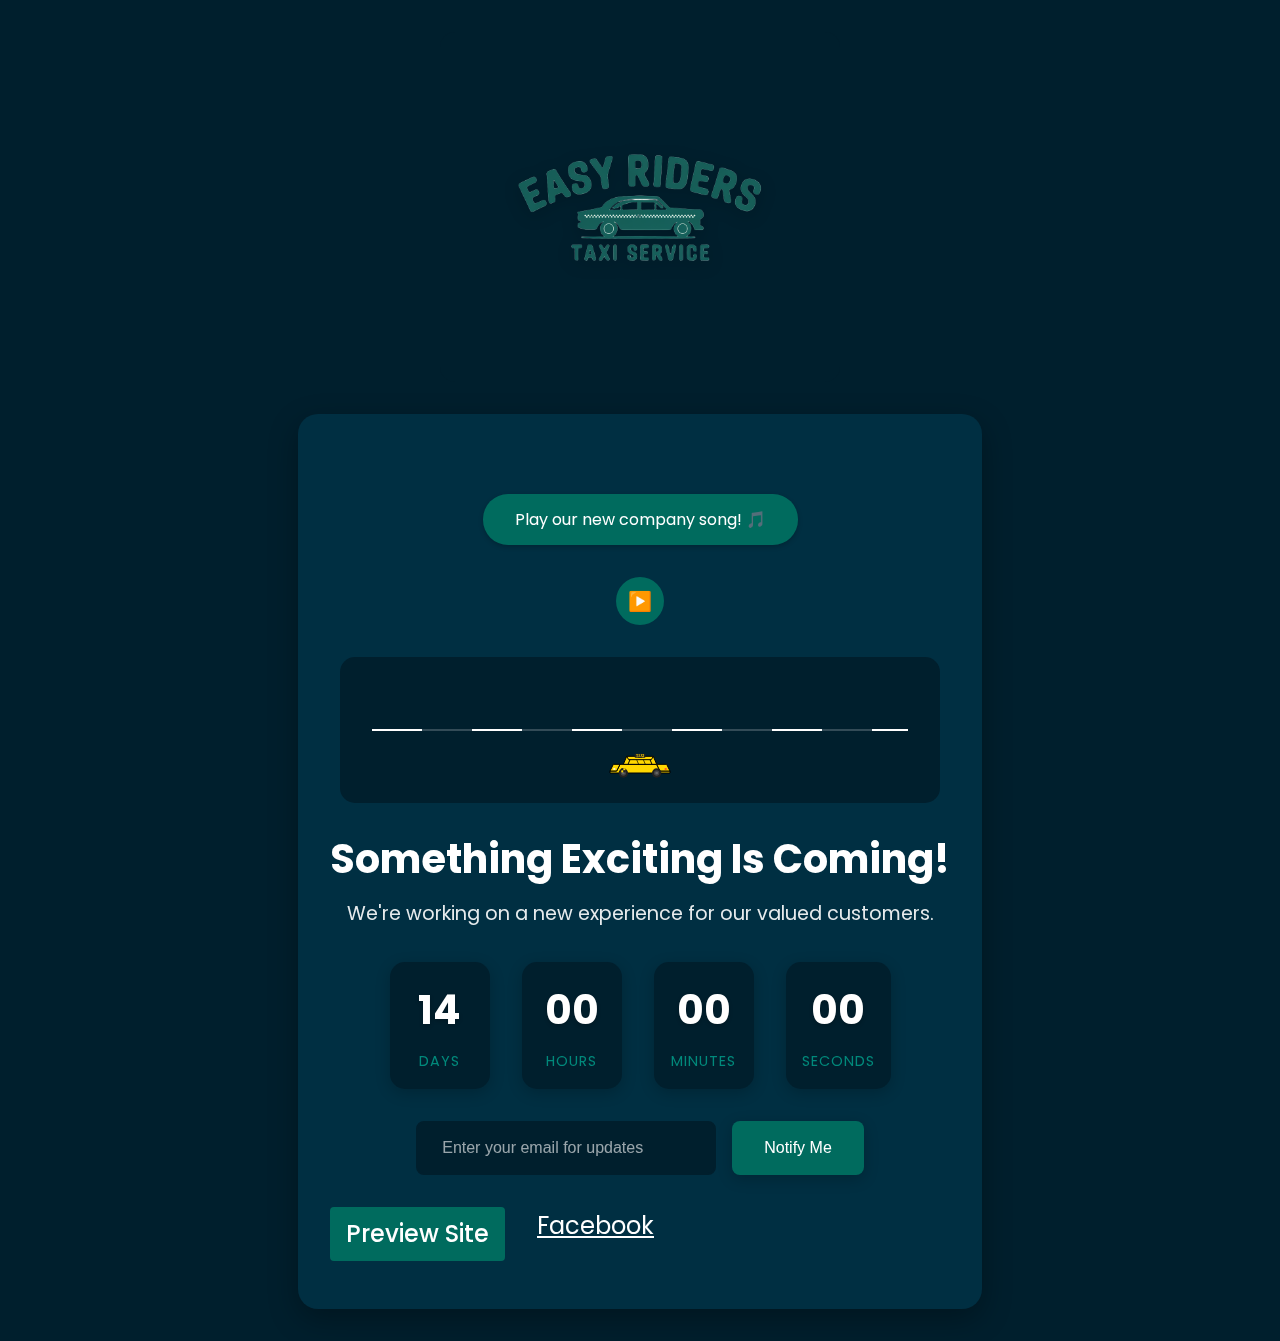
==== commit f7eb0cc9: "Simplified centering with basic CSS - no fancy tricks" ====
--- a/index.html
+++ b/index.html
@@ -17,11 +17,9 @@
         <div class="content">
             <div class="audio-controls">
                 <div class="audio-message">Play our new company song! 🎵</div>
-                <div class="audio-btn-container">
-                    <button id="toggleAudio" class="audio-btn" aria-label="Toggle music">
-                        <span class="audio-icon">▶️</span>
-                    </button>
-                </div>
+                <button id="toggleAudio" class="audio-btn" aria-label="Toggle music">
+                    <span class="audio-icon">▶️</span>
+                </button>
                 <audio id="bgMusic" loop>
                     <source src="audio/your-song.mp3" type="audio/mp3">
                 </audio>
--- a/style.css
+++ b/style.css
@@ -378,46 +378,42 @@
 
 /* Audio controls */
 .audio-controls {
-  display: flex;
-  flex-direction: column;
-  align-items: center;
-  justify-content: flex-start;
-  gap: 2rem;
-  margin: 0 auto 2rem auto;
   width: 100%;
   text-align: center;
-  position: relative;
-  min-height: 8rem;
+  margin: 2rem 0;
 }
 
 .audio-message {
+  display: inline-block;
   background: var(--primary-color);
   color: var(--text-color);
   padding: 0.8rem 2rem;
   border-radius: 25px;
   font-size: 1rem;
+  box-shadow: 0 2px 5px rgba(0,0,0,0.2);
+  margin: 0 auto 2rem;
   animation: bounce 2s infinite;
-  box-shadow: 0 2px 5px rgba(0,0,0,0.2);
-  margin-bottom: 1rem;
-  display: inline-block;
-}
-
-.audio-btn-container {
-  margin-top: 1rem;
 }
 
 .audio-btn {
+  display: block;
+  margin: 0 auto;
   background: var(--primary-color);
   border: none;
   border-radius: 50%;
   width: 3rem;
   height: 3rem;
   cursor: pointer;
+  transition: var(--transition);
+}
+
+.audio-icon {
   display: flex;
   align-items: center;
   justify-content: center;
-  box-shadow: 0 2px 5px rgba(0,0,0,0.2);
-  transition: var(--transition);
+  width: 100%;
+  height: 100%;
+  font-size: 1.2rem;
 }
 
 .audio-btn:hover {
@@ -425,14 +421,6 @@
   background: var(--primary-dark);
 }
 
-.audio-btn.playing .audio-icon {
-  content: "⏸️";
-}
-
-.audio-icon {
-  font-size: 1rem;
-}
-
 @keyframes bounce {
   0%, 100% {
     transform: translateY(0);
@@ -444,20 +432,10 @@
 
 /* Mobile responsive adjustments */
 @media (max-width: 768px) {
-  .audio-controls {
-    gap: 1.5rem;
-    margin: 1rem auto 2rem auto;
-    min-height: 7rem;
-  }
-
   .audio-message {
     font-size: 0.9rem;
     padding: 0.7rem 1.5rem;
-    width: auto;
-    white-space: normal;
-    text-align: center;
-    max-width: 90%;
-    margin-bottom: 0.5rem;
+    margin-bottom: 1.5rem;
   }
 
   .audio-btn {
@@ -465,8 +443,8 @@
     height: 2.5rem;
   }
 
-  .audio-btn-container {
-    margin-top: 0.5rem;
+  .audio-icon {
+    font-size: 1rem;
   }
 }
 
